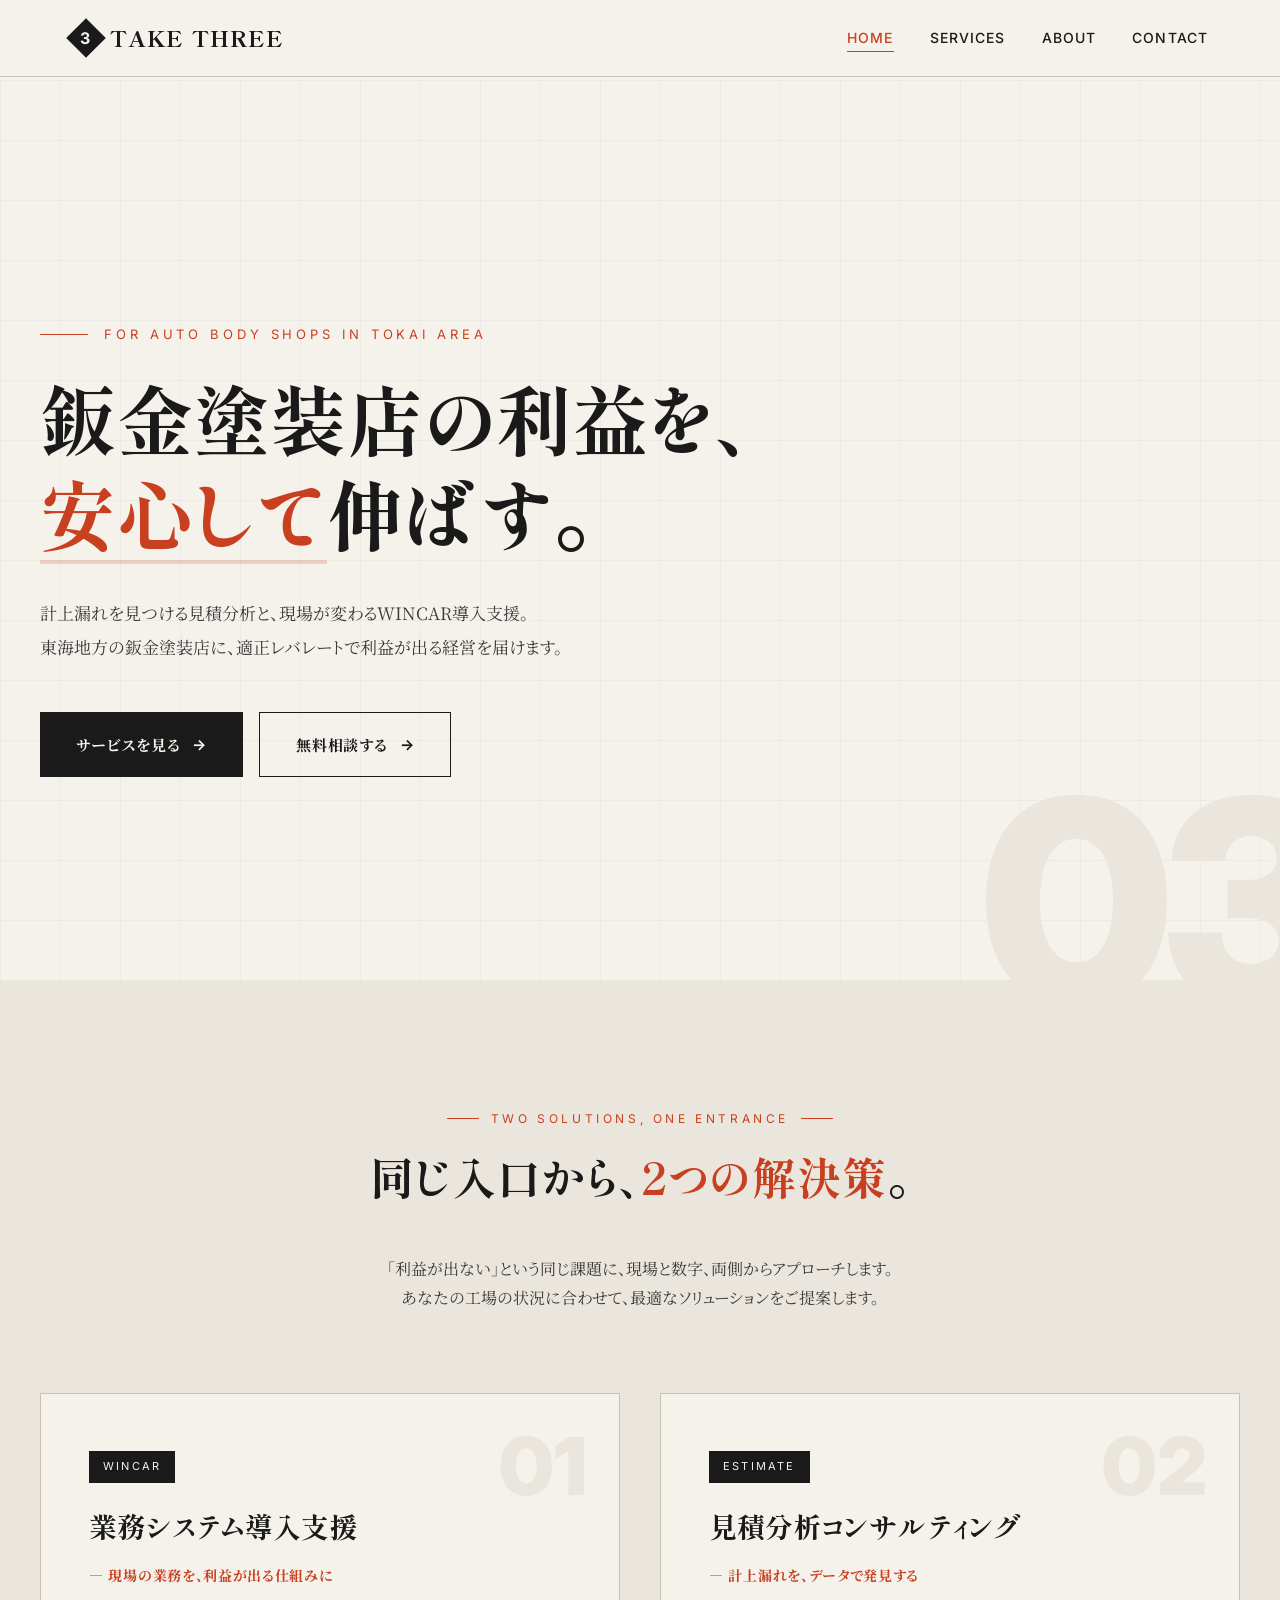
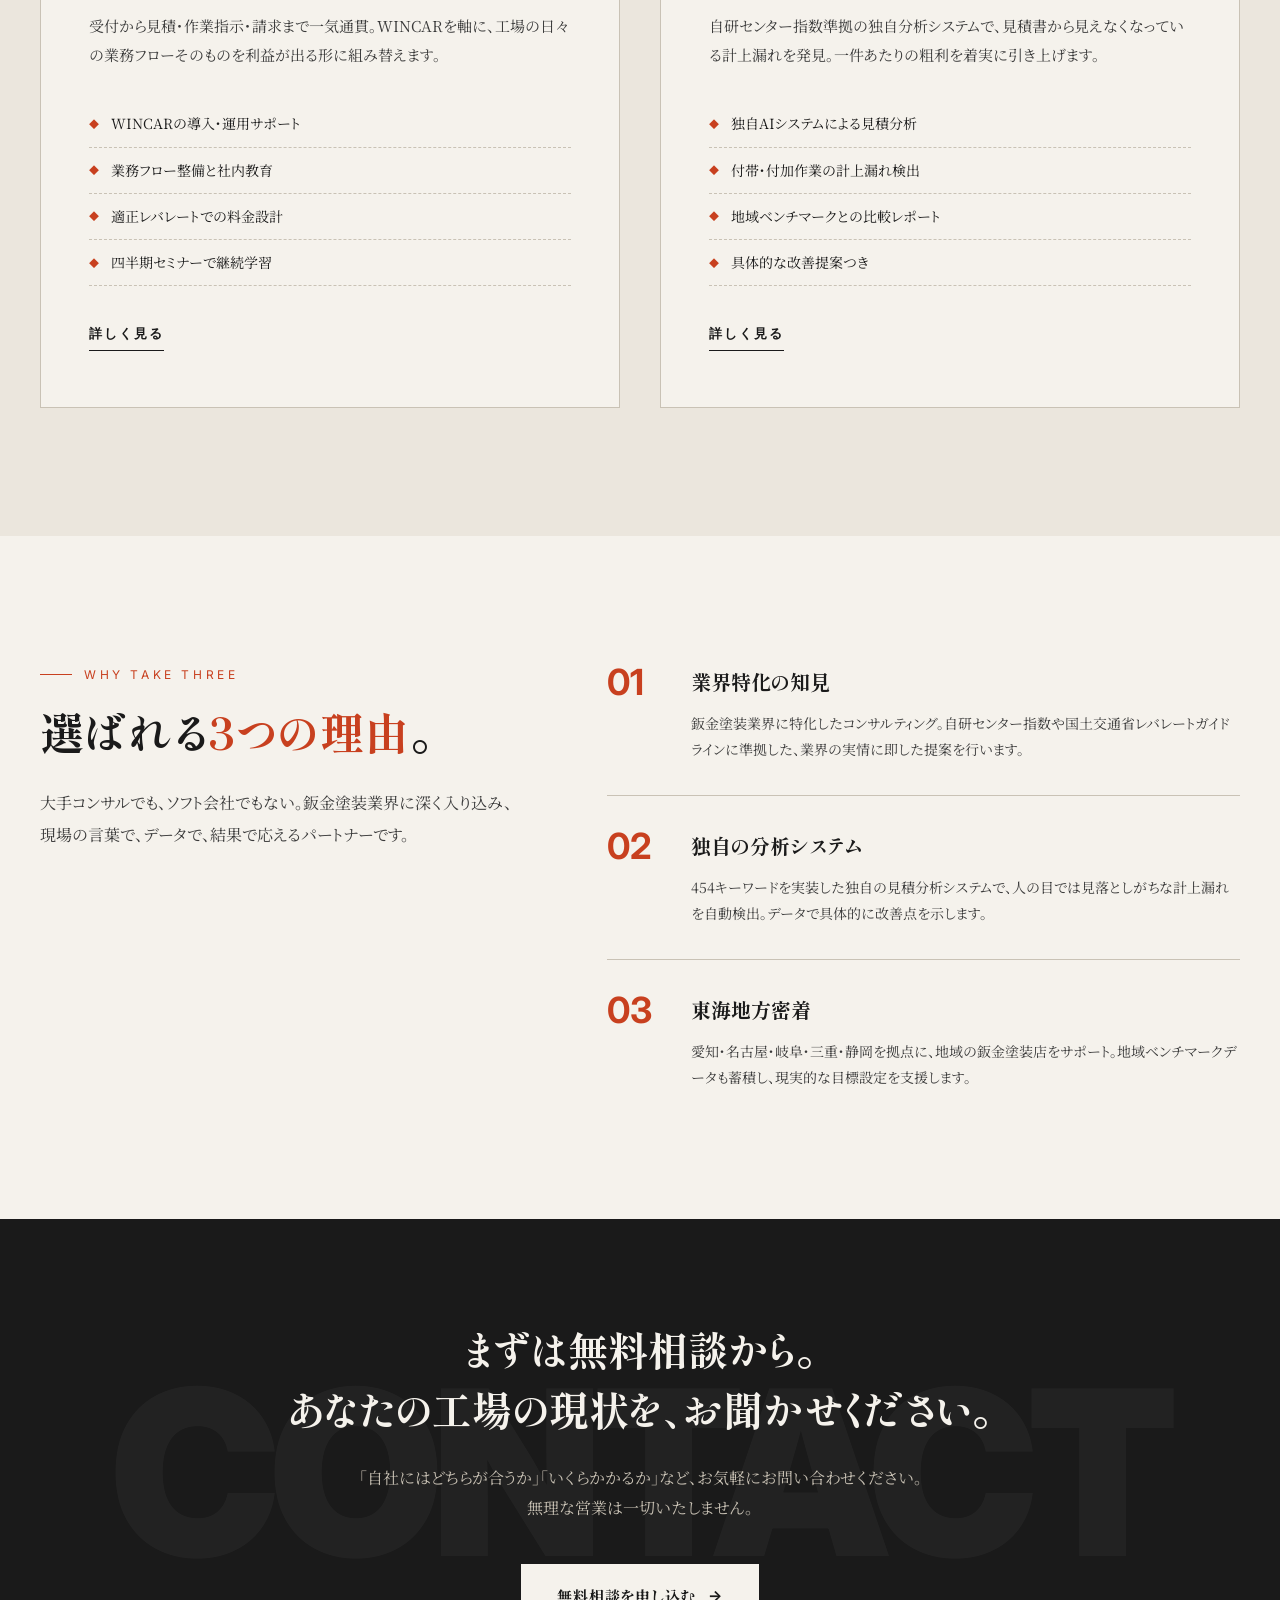
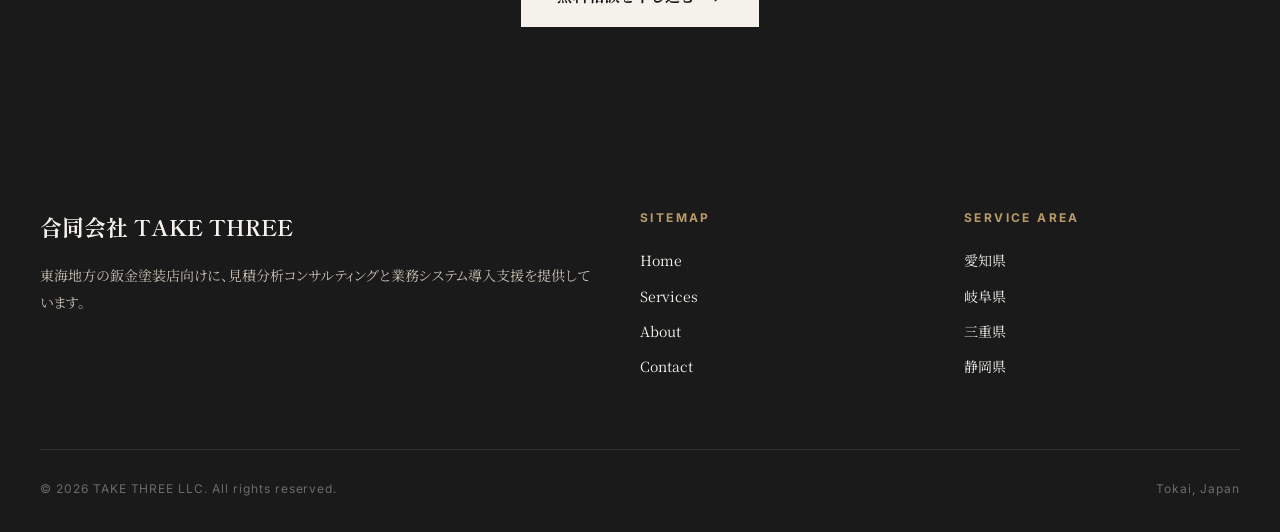
==== index.html @ 306082e7 "Add files via upload" ====
<!DOCTYPE html>
<html lang="ja">
<head>
<meta charset="UTF-8">
<meta name="viewport" content="width=device-width, initial-scale=1.0">
<title>合同会社TAKE THREE｜鈑金塗装店の利益を、安心して伸ばす</title>
<meta name="description" content="東海地方の鈑金塗装店向け。WINCAR導入支援と見積分析コンサルティングで、安心して利益を上げられる経営を実現します。">
<link rel="stylesheet" href="style.css">
<style>
/* ===== Hero ===== */
.hero {
  min-height: 100vh;
  display: flex;
  align-items: center;
  position: relative;
  overflow: hidden;
  padding: 120px 32px 80px;
}

.hero::before {
  content: "";
  position: absolute;
  inset: 0;
  background-image:
    linear-gradient(rgba(26, 26, 26, 0.04) 1px, transparent 1px),
    linear-gradient(90deg, rgba(26, 26, 26, 0.04) 1px, transparent 1px);
  background-size: 60px 60px;
  pointer-events: none;
}

.hero-bg-text {
  position: absolute;
  right: -50px;
  bottom: -40px;
  font-family: var(--font-en);
  font-size: clamp(140px, 22vw, 320px);
  font-weight: 900;
  color: var(--color-bg-alt);
  line-height: 0.85;
  letter-spacing: -0.04em;
  pointer-events: none;
  z-index: 0;
}

.hero-inner {
  max-width: var(--max-width);
  margin: 0 auto;
  width: 100%;
  position: relative;
  z-index: 1;
}

.hero-eyebrow {
  font-family: var(--font-en);
  font-size: 13px;
  letter-spacing: 0.3em;
  color: var(--color-accent);
  text-transform: uppercase;
  margin-bottom: 24px;
  display: flex;
  align-items: center;
  gap: 16px;
  opacity: 0;
  animation: fadeUp 0.8s 0.2s forwards;
}

.hero-eyebrow::before {
  content: "";
  width: 48px;
  height: 1px;
  background: var(--color-accent);
}

.hero h1 {
  font-family: var(--font-display);
  font-size: clamp(38px, 6.5vw, 76px);
  font-weight: 800;
  line-height: 1.25;
  letter-spacing: 0.01em;
  margin-bottom: 36px;
  opacity: 0;
  animation: fadeUp 0.8s 0.4s forwards;
}

.hero h1 .highlight {
  position: relative;
  display: inline-block;
  color: var(--color-accent);
}

.hero h1 .highlight::after {
  content: "";
  position: absolute;
  bottom: -4px;
  left: 0;
  right: 0;
  height: 4px;
  background: var(--color-accent);
  opacity: 0.2;
}

.hero-lead {
  font-size: 17px;
  line-height: 2;
  max-width: 560px;
  margin-bottom: 48px;
  color: var(--color-ink-soft);
  opacity: 0;
  animation: fadeUp 0.8s 0.6s forwards;
}

.hero-cta {
  display: flex;
  gap: 16px;
  flex-wrap: wrap;
  opacity: 0;
  animation: fadeUp 0.8s 0.8s forwards;
}

@keyframes fadeUp {
  from { opacity: 0; transform: translateY(24px); }
  to { opacity: 1; transform: translateY(0); }
}

/* ===== 2つのソリューション ===== */
.solutions {
  background: var(--color-bg-alt);
  padding: var(--space-section) 32px;
  position: relative;
}

.solutions-inner {
  max-width: var(--max-width);
  margin: 0 auto;
}

.solutions-intro {
  text-align: center;
  margin-bottom: 80px;
}

.solutions-intro .section-label {
  justify-content: center;
}

.solutions-intro .section-label::before,
.solutions-intro .section-label::after {
  content: "";
  width: 32px;
  height: 1px;
  background: var(--color-accent);
}

.solutions-intro p {
  max-width: 640px;
  margin: 24px auto 0;
  color: var(--color-ink-soft);
  font-size: 16px;
}

.solutions-grid {
  display: grid;
  grid-template-columns: 1fr 1fr;
  gap: 40px;
}

.solution-card {
  background: var(--color-bg);
  padding: 56px 48px;
  position: relative;
  transition: transform 0.4s ease, box-shadow 0.4s ease;
  border: 1px solid var(--color-line);
}

.solution-card:hover {
  transform: translateY(-8px);
  box-shadow: 0 24px 48px rgba(26, 26, 26, 0.08);
}

.solution-number {
  position: absolute;
  top: 32px;
  right: 32px;
  font-family: var(--font-en);
  font-size: 80px;
  font-weight: 900;
  color: var(--color-bg-alt);
  line-height: 1;
}

.solution-tag {
  display: inline-block;
  font-family: var(--font-en);
  font-size: 11px;
  letter-spacing: 0.2em;
  padding: 6px 14px;
  background: var(--color-ink);
  color: var(--color-bg);
  margin-bottom: 24px;
  text-transform: uppercase;
}

.solution-card h3 {
  font-family: var(--font-display);
  font-size: 28px;
  font-weight: 700;
  margin-bottom: 16px;
  line-height: 1.4;
}

.solution-card .sub {
  color: var(--color-accent);
  font-size: 14px;
  font-weight: 700;
  margin-bottom: 24px;
  letter-spacing: 0.05em;
}

.solution-card p {
  color: var(--color-ink-soft);
  font-size: 15px;
  margin-bottom: 32px;
  line-height: 1.9;
}

.solution-features {
  list-style: none;
  margin-bottom: 32px;
}

.solution-features li {
  padding: 10px 0;
  border-bottom: 1px dashed var(--color-line);
  font-size: 14px;
  display: flex;
  align-items: center;
  gap: 12px;
}

.solution-features li::before {
  content: "◆";
  color: var(--color-accent);
  font-size: 10px;
}

.solution-link {
  font-family: var(--font-en);
  font-size: 13px;
  letter-spacing: 0.15em;
  font-weight: 600;
  text-transform: uppercase;
  border-bottom: 1px solid var(--color-ink);
  padding-bottom: 4px;
  display: inline-flex;
  align-items: center;
  gap: 8px;
  transition: gap 0.3s ease;
}

.solution-link:hover {
  gap: 14px;
  color: var(--color-accent);
  border-color: var(--color-accent);
}

/* ===== Why TAKE THREE ===== */
.why {
  padding: var(--space-section) 32px;
}

.why-inner {
  max-width: var(--max-width);
  margin: 0 auto;
  display: grid;
  grid-template-columns: 1fr 1.3fr;
  gap: 80px;
  align-items: start;
}

.why-text .section-title {
  margin-bottom: 24px;
}

.why-text > p {
  color: var(--color-ink-soft);
  font-size: 16px;
  line-height: 2;
}

.why-points {
  display: grid;
  gap: 32px;
}

.why-point {
  display: grid;
  grid-template-columns: 60px 1fr;
  gap: 24px;
  padding-bottom: 32px;
  border-bottom: 1px solid var(--color-line);
}

.why-point:last-child {
  border-bottom: none;
  padding-bottom: 0;
}

.why-point-num {
  font-family: var(--font-en);
  font-size: 36px;
  font-weight: 700;
  color: var(--color-accent);
  line-height: 1;
}

.why-point h4 {
  font-family: var(--font-display);
  font-size: 20px;
  margin-bottom: 10px;
  font-weight: 700;
}

.why-point p {
  color: var(--color-ink-soft);
  font-size: 14px;
  line-height: 1.9;
}

/* ===== CTA ===== */
.cta-section {
  background: var(--color-ink);
  color: var(--color-bg);
  padding: 100px 32px;
  text-align: center;
  position: relative;
  overflow: hidden;
}

.cta-section::before {
  content: "CONTACT";
  position: absolute;
  font-family: var(--font-en);
  font-size: clamp(120px, 18vw, 240px);
  font-weight: 900;
  color: rgba(255, 255, 255, 0.04);
  letter-spacing: -0.04em;
  top: 50%;
  left: 50%;
  transform: translate(-50%, -50%);
  white-space: nowrap;
}

.cta-inner {
  max-width: 720px;
  margin: 0 auto;
  position: relative;
}

.cta-section h2 {
  font-family: var(--font-display);
  font-size: clamp(28px, 4vw, 40px);
  margin-bottom: 24px;
  font-weight: 700;
  line-height: 1.5;
}

.cta-section p {
  color: var(--color-line);
  margin-bottom: 40px;
  font-size: 16px;
  line-height: 1.9;
}

.cta-section .btn-primary {
  background: var(--color-bg);
  color: var(--color-ink);
}

.cta-section .btn-primary:hover {
  background: var(--color-accent);
  color: var(--color-bg);
}

@media (max-width: 768px) {
  .solutions-grid {
    grid-template-columns: 1fr;
  }
  .why-inner {
    grid-template-columns: 1fr;
    gap: 48px;
  }
  .solution-card {
    padding: 40px 28px;
  }
}
</style>
</head>
<body>

<header>
  <div class="nav-inner">
    <a href="index.html" class="logo">
      <span class="logo-mark"></span>
      <span>TAKE THREE</span>
    </a>
    <button class="menu-toggle" aria-label="メニュー">
      <span></span><span></span><span></span>
    </button>
    <ul class="nav-links">
      <li><a href="index.html" class="active">Home</a></li>
      <li><a href="services.html">Services</a></li>
      <li><a href="about.html">About</a></li>
      <li><a href="contact.html">Contact</a></li>
    </ul>
  </div>
</header>

<main>

<!-- Hero -->
<section class="hero">
  <div class="hero-bg-text">03</div>
  <div class="hero-inner">
    <p class="hero-eyebrow">For Auto Body Shops in Tokai Area</p>
    <h1>
      鈑金塗装店の利益を、<br>
      <span class="highlight">安心して</span>伸ばす。
    </h1>
    <p class="hero-lead">
      計上漏れを見つける見積分析と、現場が変わるWINCAR導入支援。<br>
      東海地方の鈑金塗装店に、適正レバレートで利益が出る経営を届けます。
    </p>
    <div class="hero-cta">
      <a href="services.html" class="btn btn-primary">サービスを見る</a>
      <a href="contact.html" class="btn btn-outline">無料相談する</a>
    </div>
  </div>
</section>

<!-- Two Solutions -->
<section class="solutions">
  <div class="solutions-inner">
    <div class="solutions-intro">
      <div class="section-label">Two Solutions, One Entrance</div>
      <h2 class="section-title">同じ入口から、<em>2つの解決策</em>。</h2>
      <p>「利益が出ない」という同じ課題に、現場と数字、両側からアプローチします。<br>
      あなたの工場の状況に合わせて、最適なソリューションをご提案します。</p>
    </div>

    <div class="solutions-grid">

      <article class="solution-card">
        <div class="solution-number">01</div>
        <span class="solution-tag">WINCAR</span>
        <h3>業務システム導入支援</h3>
        <p class="sub">— 現場の業務を、利益が出る仕組みに</p>
        <p>受付から見積・作業指示・請求まで一気通貫。WINCARを軸に、工場の日々の業務フローそのものを利益が出る形に組み替えます。</p>
        <ul class="solution-features">
          <li>WINCARの導入・運用サポート</li>
          <li>業務フロー整備と社内教育</li>
          <li>適正レバレートでの料金設計</li>
          <li>四半期セミナーで継続学習</li>
        </ul>
        <a href="services.html#wincar" class="solution-link">詳しく見る</a>
      </article>

      <article class="solution-card">
        <div class="solution-number">02</div>
        <span class="solution-tag">Estimate</span>
        <h3>見積分析コンサルティング</h3>
        <p class="sub">— 計上漏れを、データで発見する</p>
        <p>自研センター指数準拠の独自分析システムで、見積書から見えなくなっている計上漏れを発見。一件あたりの粗利を着実に引き上げます。</p>
        <ul class="solution-features">
          <li>独自AIシステムによる見積分析</li>
          <li>付帯・付加作業の計上漏れ検出</li>
          <li>地域ベンチマークとの比較レポート</li>
          <li>具体的な改善提案つき</li>
        </ul>
        <a href="services.html#estimate" class="solution-link">詳しく見る</a>
      </article>

    </div>
  </div>
</section>

<!-- Why -->
<section class="why">
  <div class="why-inner">
    <div class="why-text">
      <div class="section-label">Why TAKE THREE</div>
      <h2 class="section-title">選ばれる<em>3つの理由</em>。</h2>
      <p>大手コンサルでも、ソフト会社でもない。鈑金塗装業界に深く入り込み、現場の言葉で、データで、結果で応えるパートナーです。</p>
    </div>

    <div class="why-points">
      <div class="why-point">
        <div class="why-point-num">01</div>
        <div>
          <h4>業界特化の知見</h4>
          <p>鈑金塗装業界に特化したコンサルティング。自研センター指数や国土交通省レバレートガイドラインに準拠した、業界の実情に即した提案を行います。</p>
        </div>
      </div>
      <div class="why-point">
        <div class="why-point-num">02</div>
        <div>
          <h4>独自の分析システム</h4>
          <p>454キーワードを実装した独自の見積分析システムで、人の目では見落としがちな計上漏れを自動検出。データで具体的に改善点を示します。</p>
        </div>
      </div>
      <div class="why-point">
        <div class="why-point-num">03</div>
        <div>
          <h4>東海地方密着</h4>
          <p>愛知・名古屋・岐阜・三重・静岡を拠点に、地域の鈑金塗装店をサポート。地域ベンチマークデータも蓄積し、現実的な目標設定を支援します。</p>
        </div>
      </div>
    </div>
  </div>
</section>

<!-- CTA -->
<section class="cta-section">
  <div class="cta-inner">
    <h2>まずは無料相談から。<br>あなたの工場の現状を、お聞かせください。</h2>
    <p>「自社にはどちらが合うか」「いくらかかるか」など、お気軽にお問い合わせください。<br>無理な営業は一切いたしません。</p>
    <a href="contact.html" class="btn btn-primary">無料相談を申し込む</a>
  </div>
</section>

</main>

<footer>
  <div class="footer-inner">
    <div class="footer-brand">
      <h3>合同会社 TAKE THREE</h3>
      <p>東海地方の鈑金塗装店向けに、見積分析コンサルティングと業務システム導入支援を提供しています。</p>
    </div>
    <div class="footer-col">
      <h4>Sitemap</h4>
      <ul>
        <li><a href="index.html">Home</a></li>
        <li><a href="services.html">Services</a></li>
        <li><a href="about.html">About</a></li>
        <li><a href="contact.html">Contact</a></li>
      </ul>
    </div>
    <div class="footer-col">
      <h4>Service Area</h4>
      <ul>
        <li>愛知県</li>
        <li>岐阜県</li>
        <li>三重県</li>
        <li>静岡県</li>
      </ul>
    </div>
  </div>
  <div class="footer-bottom">
    <span>© 2026 TAKE THREE LLC. All rights reserved.</span>
    <span>Tokai, Japan</span>
  </div>
</footer>

<script>
  // モバイルメニュー
  const toggle = document.querySelector('.menu-toggle');
  const links = document.querySelector('.nav-links');
  toggle.addEventListener('click', () => {
    links.classList.toggle('open');
  });
</script>

</body>
</html>
---- style.css ----
/* ===========================
   合同会社TAKE THREE 公式サイト
   共通スタイルシート
   =========================== */

@import url('https://fonts.googleapis.com/css2?family=Noto+Serif+JP:wght@400;500;700;900&family=Shippori+Mincho:wght@500;700;800&family=Inter:wght@300;400;500;600;700&display=swap');

:root {
  --color-bg: #f5f2ec;
  --color-bg-alt: #ebe6dd;
  --color-ink: #1a1a1a;
  --color-ink-soft: #3a3a3a;
  --color-ink-muted: #6b6b6b;
  --color-accent: #c8401f;
  --color-accent-deep: #8a2a14;
  --color-gold: #b89968;
  --color-line: #c9c2b5;
  --color-white: #ffffff;

  --font-display: 'Shippori Mincho', 'Noto Serif JP', serif;
  --font-body: 'Noto Serif JP', serif;
  --font-en: 'Inter', sans-serif;

  --max-width: 1200px;
  --space-section: clamp(60px, 10vw, 140px);
}

* {
  margin: 0;
  padding: 0;
  box-sizing: border-box;
}

html {
  scroll-behavior: smooth;
}

body {
  font-family: var(--font-body);
  background: var(--color-bg);
  color: var(--color-ink);
  line-height: 1.8;
  font-weight: 400;
  font-feature-settings: "palt";
  overflow-x: hidden;
}

a {
  color: inherit;
  text-decoration: none;
  transition: opacity 0.3s ease;
}

img {
  max-width: 100%;
  height: auto;
  display: block;
}

/* ===== ヘッダー ===== */
header {
  position: fixed;
  top: 0;
  left: 0;
  right: 0;
  z-index: 100;
  background: rgba(245, 242, 236, 0.92);
  backdrop-filter: blur(12px);
  -webkit-backdrop-filter: blur(12px);
  border-bottom: 1px solid var(--color-line);
}

.nav-inner {
  max-width: var(--max-width);
  margin: 0 auto;
  padding: 18px 32px;
  display: flex;
  justify-content: space-between;
  align-items: center;
}

.logo {
  font-family: var(--font-display);
  font-size: 22px;
  font-weight: 800;
  letter-spacing: 0.05em;
  display: flex;
  align-items: center;
  gap: 10px;
}

.logo-mark {
  display: inline-block;
  width: 28px;
  height: 28px;
  background: var(--color-ink);
  position: relative;
  transform: rotate(45deg);
}

.logo-mark::after {
  content: "3";
  position: absolute;
  top: 50%;
  left: 50%;
  transform: translate(-50%, -50%) rotate(-45deg);
  color: var(--color-bg);
  font-family: var(--font-en);
  font-size: 16px;
  font-weight: 700;
}

.nav-links {
  display: flex;
  gap: 36px;
  list-style: none;
  font-family: var(--font-en);
  font-size: 14px;
  font-weight: 500;
  letter-spacing: 0.08em;
}

.nav-links a {
  position: relative;
  padding: 6px 0;
  text-transform: uppercase;
}

.nav-links a::after {
  content: "";
  position: absolute;
  bottom: 0;
  left: 0;
  width: 0;
  height: 1px;
  background: var(--color-accent);
  transition: width 0.3s ease;
}

.nav-links a:hover::after,
.nav-links a.active::after {
  width: 100%;
}

.nav-links a.active {
  color: var(--color-accent);
}

.menu-toggle {
  display: none;
  background: none;
  border: none;
  cursor: pointer;
  width: 32px;
  height: 32px;
  flex-direction: column;
  justify-content: center;
  gap: 6px;
}

.menu-toggle span {
  display: block;
  width: 24px;
  height: 2px;
  background: var(--color-ink);
  transition: all 0.3s ease;
}

/* ===== 共通セクション ===== */
main {
  padding-top: 80px;
}

.section {
  padding: var(--space-section) 32px;
  max-width: var(--max-width);
  margin: 0 auto;
}

.section-label {
  font-family: var(--font-en);
  font-size: 12px;
  letter-spacing: 0.3em;
  color: var(--color-accent);
  text-transform: uppercase;
  margin-bottom: 16px;
  display: flex;
  align-items: center;
  gap: 12px;
}

.section-label::before {
  content: "";
  width: 32px;
  height: 1px;
  background: var(--color-accent);
}

.section-title {
  font-family: var(--font-display);
  font-size: clamp(28px, 4.5vw, 44px);
  font-weight: 700;
  line-height: 1.4;
  margin-bottom: 48px;
  letter-spacing: 0.02em;
}

.section-title em {
  font-style: normal;
  color: var(--color-accent);
}

/* ===== ボタン ===== */
.btn {
  display: inline-flex;
  align-items: center;
  gap: 12px;
  padding: 18px 36px;
  font-family: var(--font-body);
  font-size: 15px;
  font-weight: 700;
  letter-spacing: 0.05em;
  border: none;
  cursor: pointer;
  transition: all 0.3s ease;
}

.btn-primary {
  background: var(--color-ink);
  color: var(--color-bg);
}

.btn-primary:hover {
  background: var(--color-accent);
  transform: translateY(-2px);
  box-shadow: 0 12px 24px rgba(200, 64, 31, 0.25);
}

.btn-outline {
  background: transparent;
  color: var(--color-ink);
  border: 1px solid var(--color-ink);
}

.btn-outline:hover {
  background: var(--color-ink);
  color: var(--color-bg);
}

.btn::after {
  content: "→";
  font-family: var(--font-en);
  transition: transform 0.3s ease;
}

.btn:hover::after {
  transform: translateX(4px);
}

/* ===== フッター ===== */
footer {
  background: var(--color-ink);
  color: var(--color-bg);
  padding: 80px 32px 32px;
}

.footer-inner {
  max-width: var(--max-width);
  margin: 0 auto;
  display: grid;
  grid-template-columns: 2fr 1fr 1fr;
  gap: 48px;
  margin-bottom: 60px;
}

.footer-brand h3 {
  font-family: var(--font-display);
  font-size: 22px;
  margin-bottom: 16px;
  font-weight: 700;
}

.footer-brand p {
  font-size: 14px;
  line-height: 1.9;
  color: var(--color-line);
}

.footer-col h4 {
  font-family: var(--font-en);
  font-size: 12px;
  letter-spacing: 0.2em;
  text-transform: uppercase;
  margin-bottom: 20px;
  color: var(--color-gold);
}

.footer-col ul {
  list-style: none;
  font-size: 14px;
}

.footer-col li {
  margin-bottom: 10px;
}

.footer-col a:hover {
  color: var(--color-gold);
}

.footer-bottom {
  max-width: var(--max-width);
  margin: 0 auto;
  border-top: 1px solid rgba(255, 255, 255, 0.1);
  padding-top: 28px;
  display: flex;
  justify-content: space-between;
  font-family: var(--font-en);
  font-size: 12px;
  letter-spacing: 0.08em;
  color: var(--color-ink-muted);
}

/* ===== レスポンシブ ===== */
@media (max-width: 768px) {
  .nav-links {
    display: none;
    position: absolute;
    top: 100%;
    left: 0;
    right: 0;
    background: var(--color-bg);
    flex-direction: column;
    padding: 24px 32px;
    gap: 20px;
    border-bottom: 1px solid var(--color-line);
  }

  .nav-links.open {
    display: flex;
  }

  .menu-toggle {
    display: flex;
  }

  .footer-inner {
    grid-template-columns: 1fr;
    gap: 32px;
  }

  .footer-bottom {
    flex-direction: column;
    gap: 8px;
    text-align: center;
  }

  .section {
    padding: 80px 24px;
  }
}
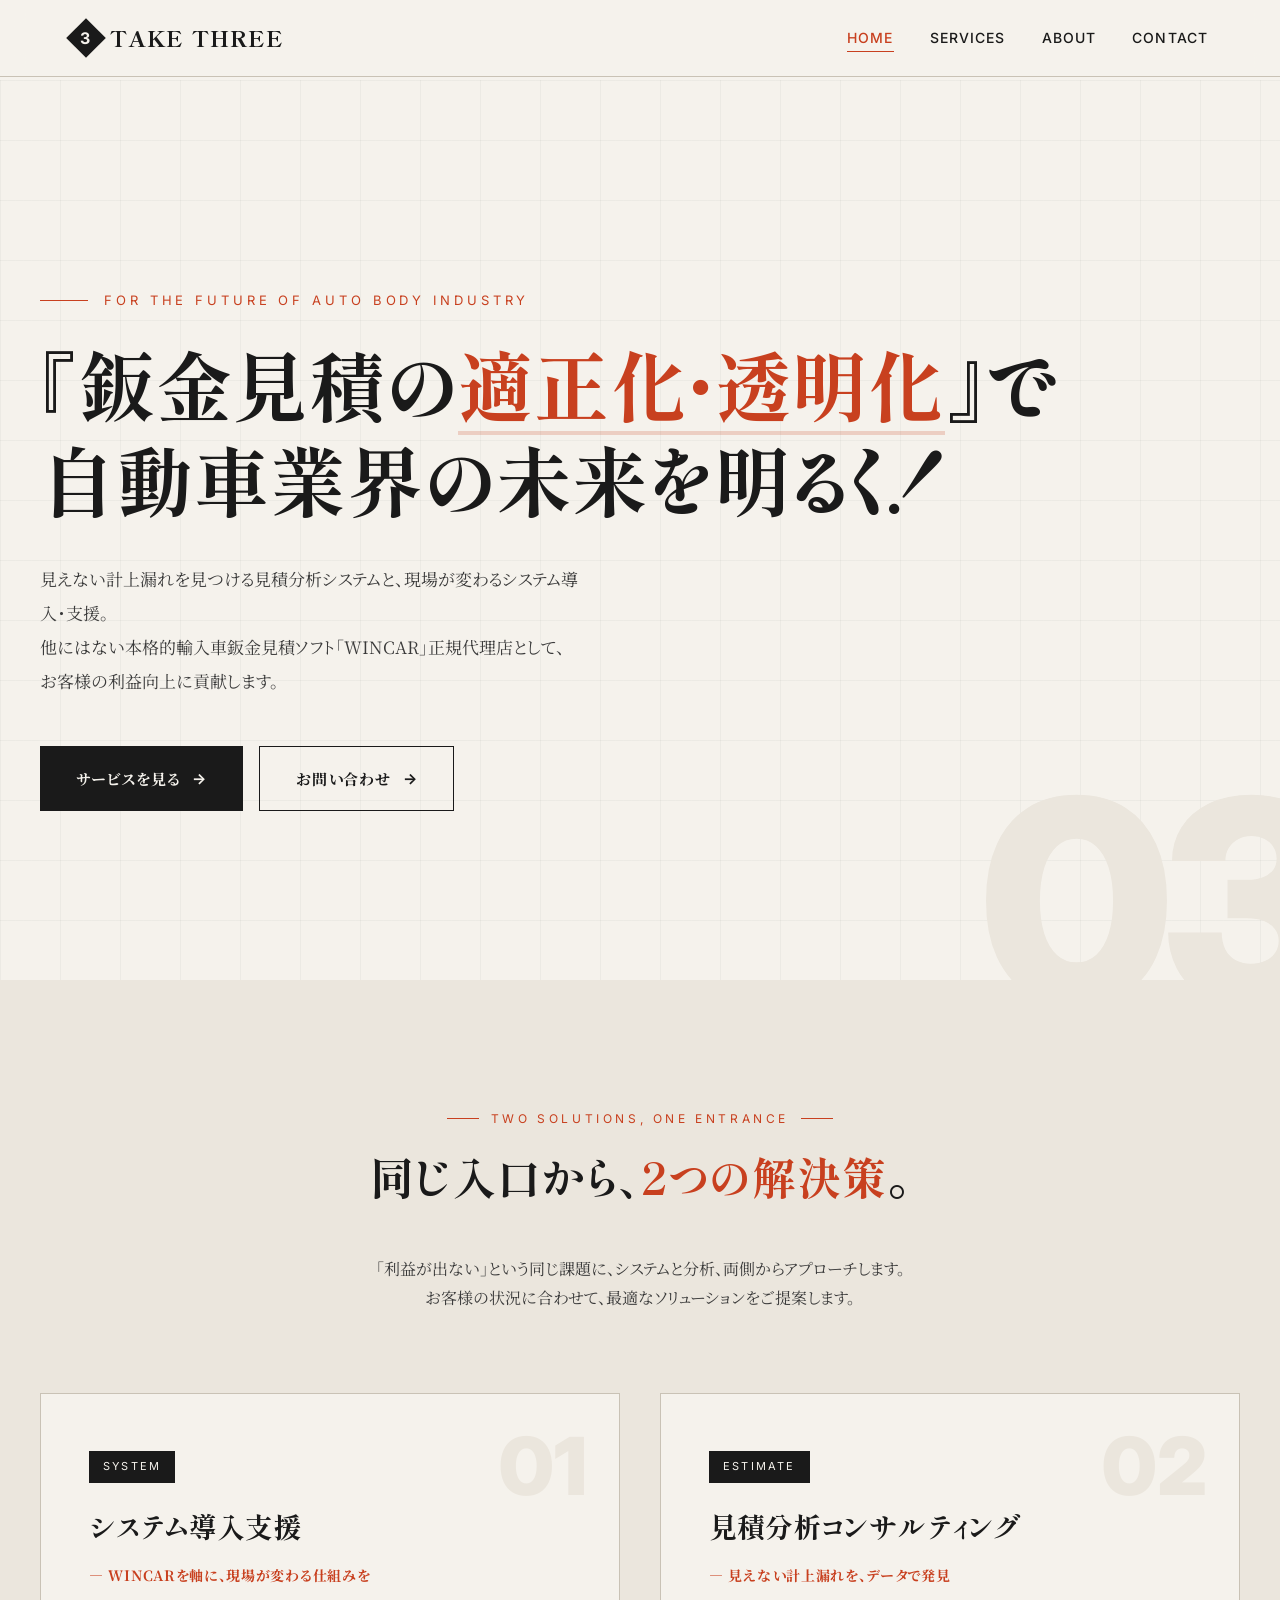
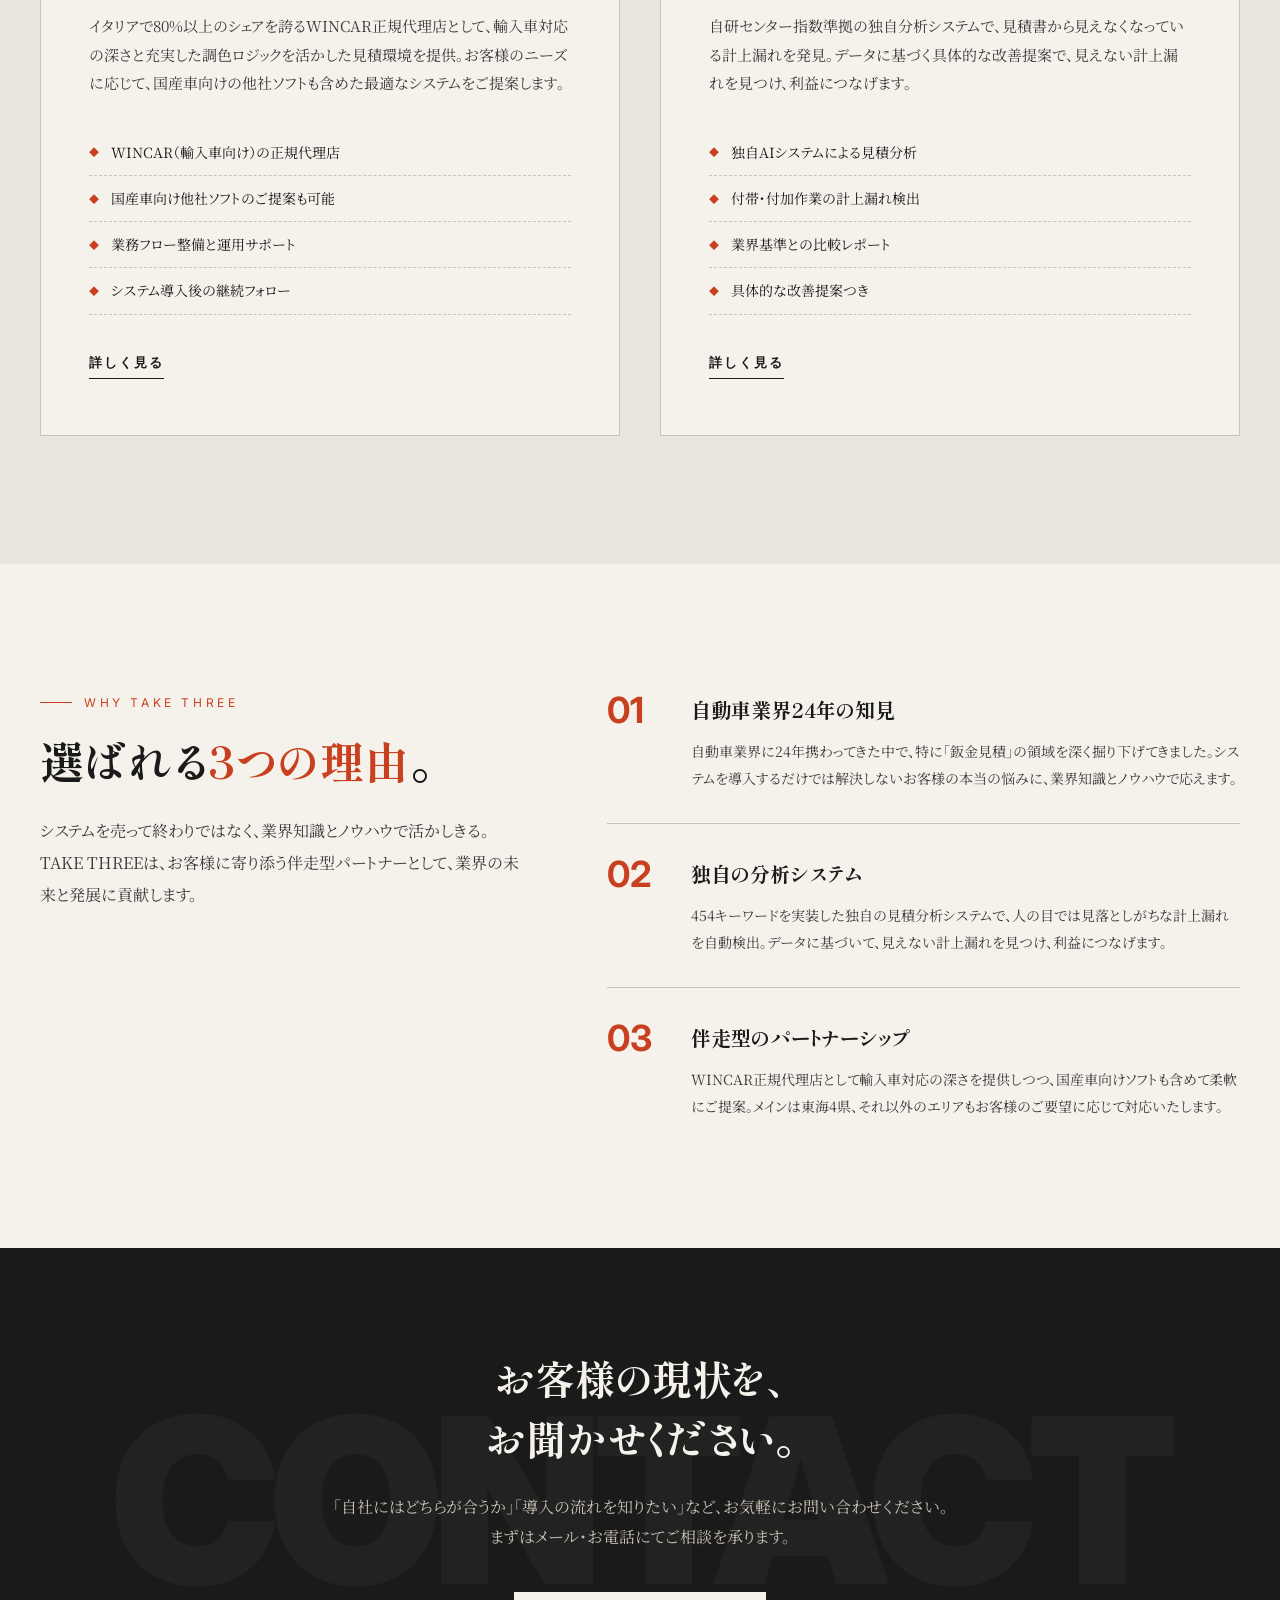
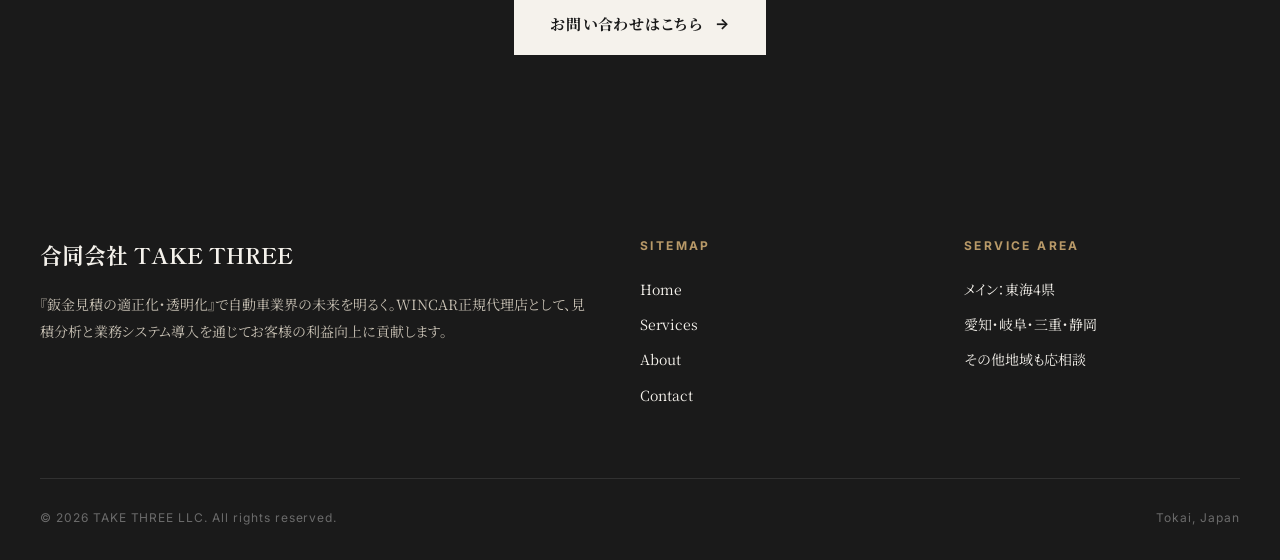
==== commit 896104ac: "Add files via upload" ====
--- a/index.html
+++ b/index.html
@@ -3,8 +3,8 @@
 <head>
 <meta charset="UTF-8">
 <meta name="viewport" content="width=device-width, initial-scale=1.0">
-<title>合同会社TAKE THREE｜鈑金塗装店の利益を、安心して伸ばす</title>
-<meta name="description" content="東海地方の鈑金塗装店向け。WINCAR導入支援と見積分析コンサルティングで、安心して利益を上げられる経営を実現します。">
+<title>合同会社TAKE THREE｜鈑金見積の適正化・透明化で自動車業界の未来を明るく</title>
+<meta name="description" content="WINCAR正規代理店。見積分析システムとシステム導入支援で、自動車業界の未来に貢献します。東海4県を中心に対応、その他地域も応相談。">
 <link rel="stylesheet" href="style.css">
 <style>
 /* ===== Hero ===== */
@@ -421,18 +421,19 @@
 <section class="hero">
   <div class="hero-bg-text">03</div>
   <div class="hero-inner">
-    <p class="hero-eyebrow">For Auto Body Shops in Tokai Area</p>
+    <p class="hero-eyebrow">For The Future of Auto Body Industry</p>
     <h1>
-      鈑金塗装店の利益を、<br>
-      <span class="highlight">安心して</span>伸ばす。
+      『鈑金見積の<span class="highlight">適正化・透明化</span>』で<br>
+      自動車業界の未来を明るく！
     </h1>
     <p class="hero-lead">
-      計上漏れを見つける見積分析と、現場が変わるWINCAR導入支援。<br>
-      東海地方の鈑金塗装店に、適正レバレートで利益が出る経営を届けます。
+      見えない計上漏れを見つける見積分析システムと、現場が変わるシステム導入・支援。<br>
+      他にはない本格的輸入車鈑金見積ソフト「WINCAR」正規代理店として、<br>
+      お客様の利益向上に貢献します。
     </p>
     <div class="hero-cta">
       <a href="services.html" class="btn btn-primary">サービスを見る</a>
-      <a href="contact.html" class="btn btn-outline">無料相談する</a>
+      <a href="contact.html" class="btn btn-outline">お問い合わせ</a>
     </div>
   </div>
 </section>
@@ -443,37 +444,37 @@
     <div class="solutions-intro">
       <div class="section-label">Two Solutions, One Entrance</div>
       <h2 class="section-title">同じ入口から、<em>2つの解決策</em>。</h2>
-      <p>「利益が出ない」という同じ課題に、現場と数字、両側からアプローチします。<br>
-      あなたの工場の状況に合わせて、最適なソリューションをご提案します。</p>
+      <p>「利益が出ない」という同じ課題に、システムと分析、両側からアプローチします。<br>
+      お客様の状況に合わせて、最適なソリューションをご提案します。</p>
     </div>
 
     <div class="solutions-grid">
 
       <article class="solution-card">
         <div class="solution-number">01</div>
-        <span class="solution-tag">WINCAR</span>
-        <h3>業務システム導入支援</h3>
-        <p class="sub">— 現場の業務を、利益が出る仕組みに</p>
-        <p>受付から見積・作業指示・請求まで一気通貫。WINCARを軸に、工場の日々の業務フローそのものを利益が出る形に組み替えます。</p>
+        <span class="solution-tag">System</span>
+        <h3>システム導入支援</h3>
+        <p class="sub">— WINCARを軸に、現場が変わる仕組みを</p>
+        <p>イタリアで80%以上のシェアを誇るWINCAR正規代理店として、輸入車対応の深さと充実した調色ロジックを活かした見積環境を提供。お客様のニーズに応じて、国産車向けの他社ソフトも含めた最適なシステムをご提案します。</p>
         <ul class="solution-features">
-          <li>WINCARの導入・運用サポート</li>
-          <li>業務フロー整備と社内教育</li>
-          <li>適正レバレートでの料金設計</li>
-          <li>四半期セミナーで継続学習</li>
+          <li>WINCAR（輸入車向け）の正規代理店</li>
+          <li>国産車向け他社ソフトのご提案も可能</li>
+          <li>業務フロー整備と運用サポート</li>
+          <li>システム導入後の継続フォロー</li>
         </ul>
-        <a href="services.html#wincar" class="solution-link">詳しく見る</a>
+        <a href="services.html#system" class="solution-link">詳しく見る</a>
       </article>
 
       <article class="solution-card">
         <div class="solution-number">02</div>
         <span class="solution-tag">Estimate</span>
         <h3>見積分析コンサルティング</h3>
-        <p class="sub">— 計上漏れを、データで発見する</p>
-        <p>自研センター指数準拠の独自分析システムで、見積書から見えなくなっている計上漏れを発見。一件あたりの粗利を着実に引き上げます。</p>
+        <p class="sub">— 見えない計上漏れを、データで発見</p>
+        <p>自研センター指数準拠の独自分析システムで、見積書から見えなくなっている計上漏れを発見。データに基づく具体的な改善提案で、見えない計上漏れを見つけ、利益につなげます。</p>
         <ul class="solution-features">
           <li>独自AIシステムによる見積分析</li>
           <li>付帯・付加作業の計上漏れ検出</li>
-          <li>地域ベンチマークとの比較レポート</li>
+          <li>業界基準との比較レポート</li>
           <li>具体的な改善提案つき</li>
         </ul>
         <a href="services.html#estimate" class="solution-link">詳しく見る</a>
@@ -489,29 +490,29 @@
     <div class="why-text">
       <div class="section-label">Why TAKE THREE</div>
       <h2 class="section-title">選ばれる<em>3つの理由</em>。</h2>
-      <p>大手コンサルでも、ソフト会社でもない。鈑金塗装業界に深く入り込み、現場の言葉で、データで、結果で応えるパートナーです。</p>
+      <p>システムを売って終わりではなく、業界知識とノウハウで活かしきる。TAKE THREEは、お客様に寄り添う伴走型パートナーとして、業界の未来と発展に貢献します。</p>
     </div>
 
     <div class="why-points">
       <div class="why-point">
         <div class="why-point-num">01</div>
         <div>
-          <h4>業界特化の知見</h4>
-          <p>鈑金塗装業界に特化したコンサルティング。自研センター指数や国土交通省レバレートガイドラインに準拠した、業界の実情に即した提案を行います。</p>
+          <h4>自動車業界24年の知見</h4>
+          <p>自動車業界に24年携わってきた中で、特に「鈑金見積」の領域を深く掘り下げてきました。システムを導入するだけでは解決しないお客様の本当の悩みに、業界知識とノウハウで応えます。</p>
         </div>
       </div>
       <div class="why-point">
         <div class="why-point-num">02</div>
         <div>
           <h4>独自の分析システム</h4>
-          <p>454キーワードを実装した独自の見積分析システムで、人の目では見落としがちな計上漏れを自動検出。データで具体的に改善点を示します。</p>
+          <p>454キーワードを実装した独自の見積分析システムで、人の目では見落としがちな計上漏れを自動検出。データに基づいて、見えない計上漏れを見つけ、利益につなげます。</p>
         </div>
       </div>
       <div class="why-point">
         <div class="why-point-num">03</div>
         <div>
-          <h4>東海地方密着</h4>
-          <p>愛知・名古屋・岐阜・三重・静岡を拠点に、地域の鈑金塗装店をサポート。地域ベンチマークデータも蓄積し、現実的な目標設定を支援します。</p>
+          <h4>伴走型のパートナーシップ</h4>
+          <p>WINCAR正規代理店として輸入車対応の深さを提供しつつ、国産車向けソフトも含めて柔軟にご提案。メインは東海4県、それ以外のエリアもお客様のご要望に応じて対応いたします。</p>
         </div>
       </div>
     </div>
@@ -521,9 +522,10 @@
 <!-- CTA -->
 <section class="cta-section">
   <div class="cta-inner">
-    <h2>まずは無料相談から。<br>あなたの工場の現状を、お聞かせください。</h2>
-    <p>「自社にはどちらが合うか」「いくらかかるか」など、お気軽にお問い合わせください。<br>無理な営業は一切いたしません。</p>
-    <a href="contact.html" class="btn btn-primary">無料相談を申し込む</a>
+    <h2>お客様の現状を、<br>お聞かせください。</h2>
+    <p>「自社にはどちらが合うか」「導入の流れを知りたい」など、お気軽にお問い合わせください。<br>
+    まずはメール・お電話にてご相談を承ります。</p>
+    <a href="contact.html" class="btn btn-primary">お問い合わせはこちら</a>
   </div>
 </section>
 
@@ -533,7 +535,7 @@
   <div class="footer-inner">
     <div class="footer-brand">
       <h3>合同会社 TAKE THREE</h3>
-      <p>東海地方の鈑金塗装店向けに、見積分析コンサルティングと業務システム導入支援を提供しています。</p>
+      <p>『鈑金見積の適正化・透明化』で自動車業界の未来を明るく。WINCAR正規代理店として、見積分析と業務システム導入を通じてお客様の利益向上に貢献します。</p>
     </div>
     <div class="footer-col">
       <h4>Sitemap</h4>
@@ -547,10 +549,9 @@
     <div class="footer-col">
       <h4>Service Area</h4>
       <ul>
-        <li>愛知県</li>
-        <li>岐阜県</li>
-        <li>三重県</li>
-        <li>静岡県</li>
+        <li>メイン：東海4県</li>
+        <li>愛知・岐阜・三重・静岡</li>
+        <li>その他地域も応相談</li>
       </ul>
     </div>
   </div>
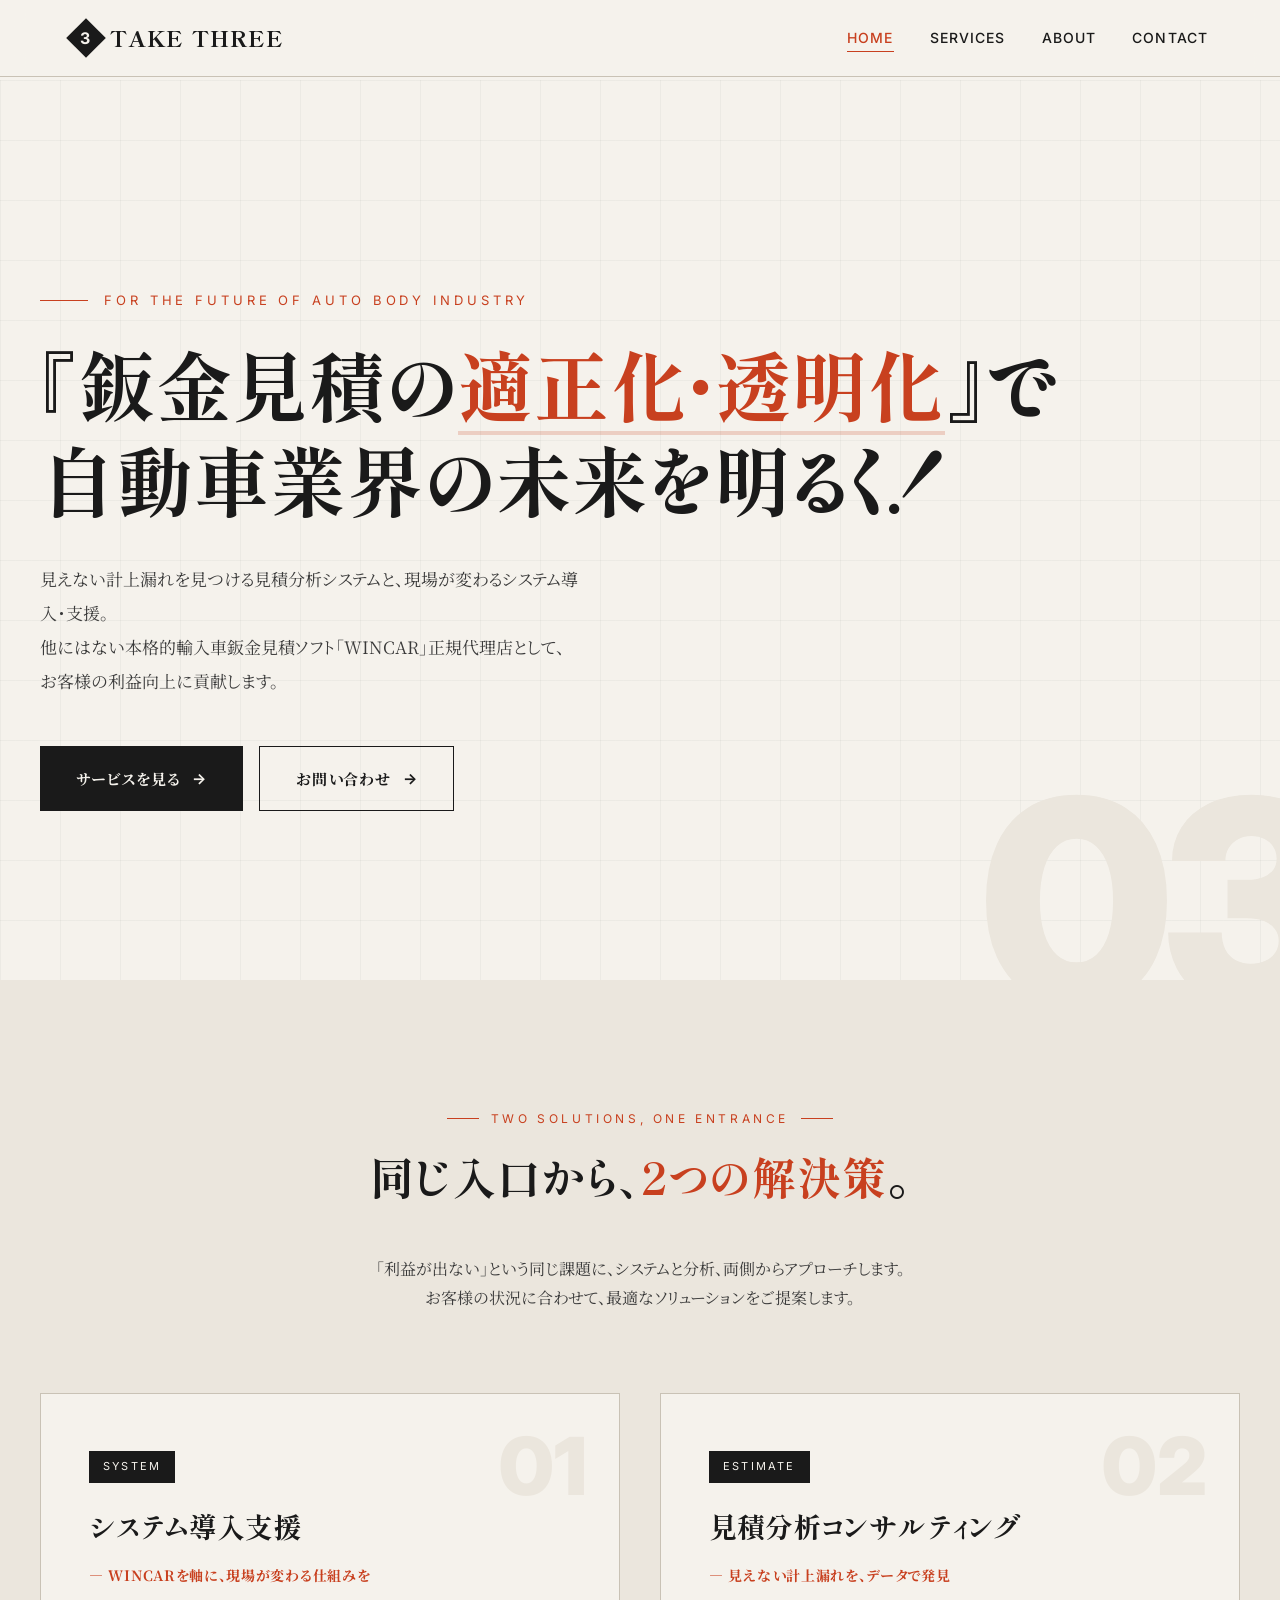
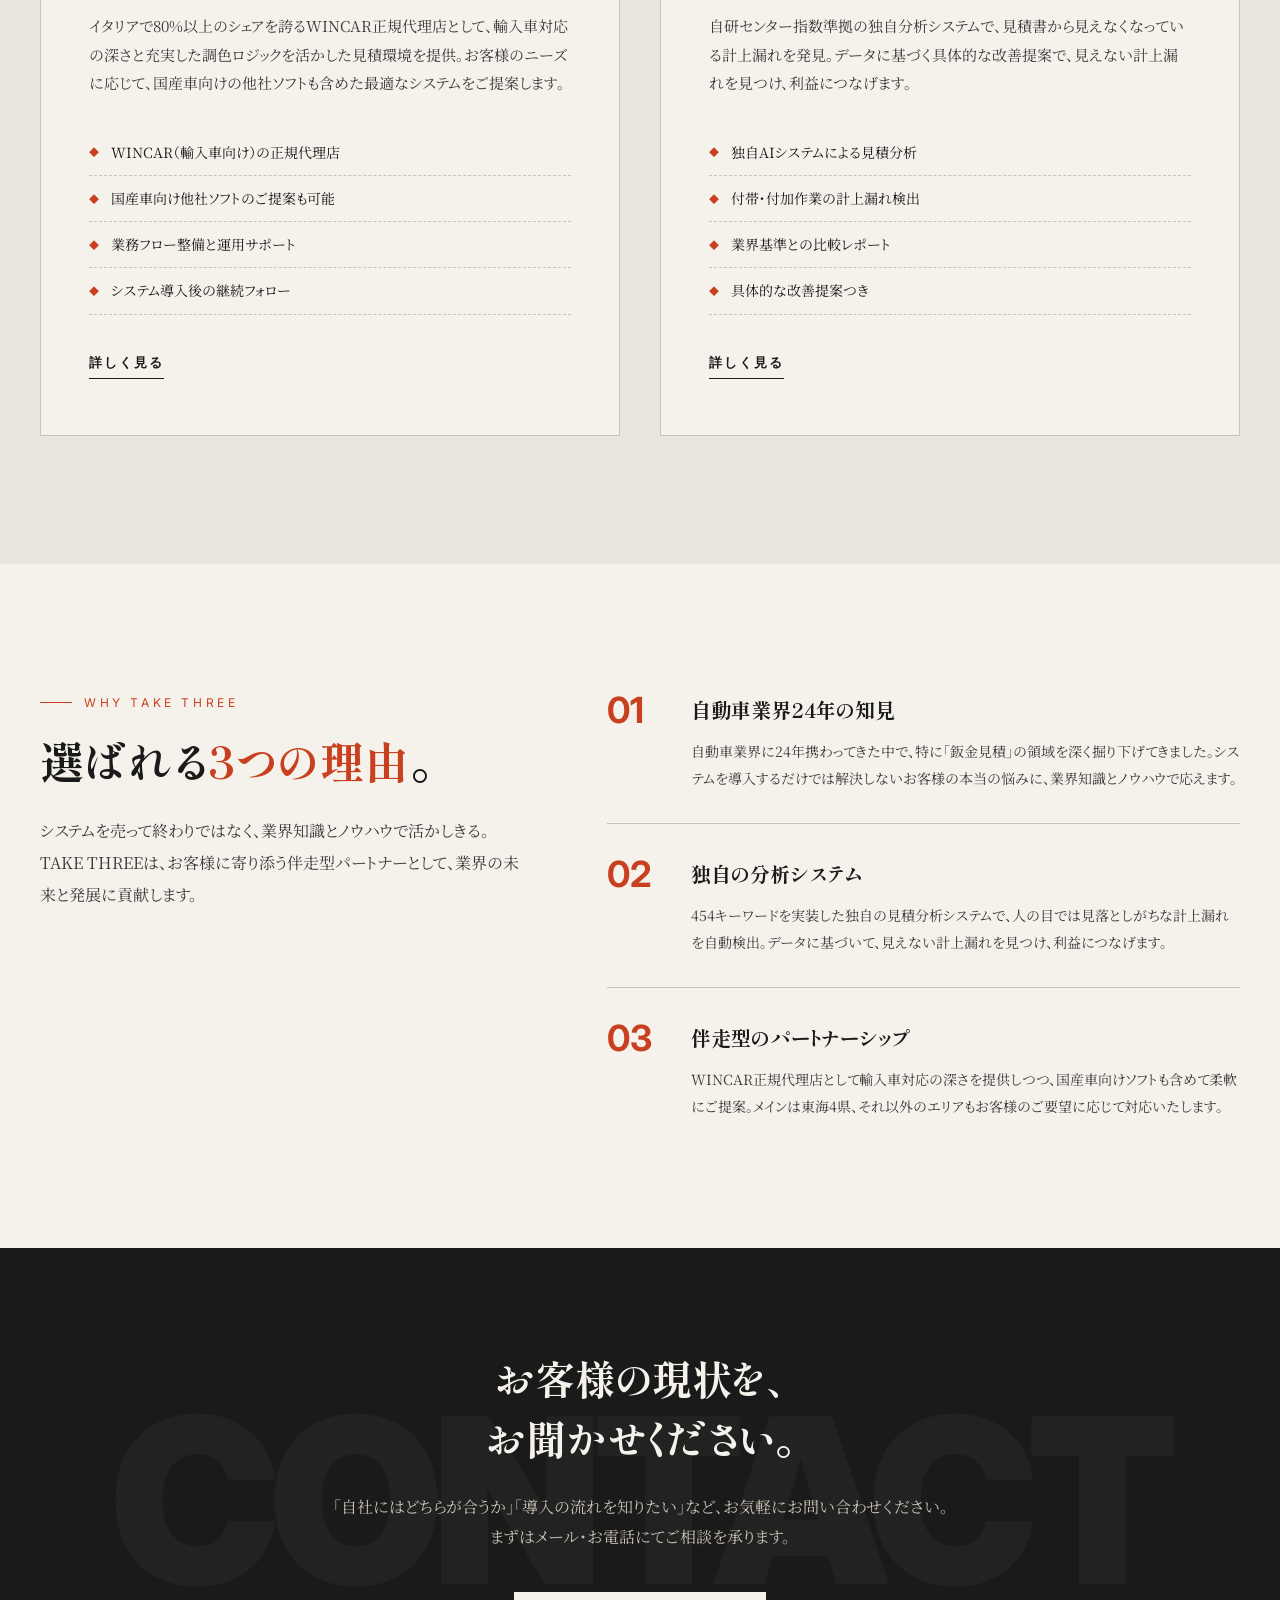
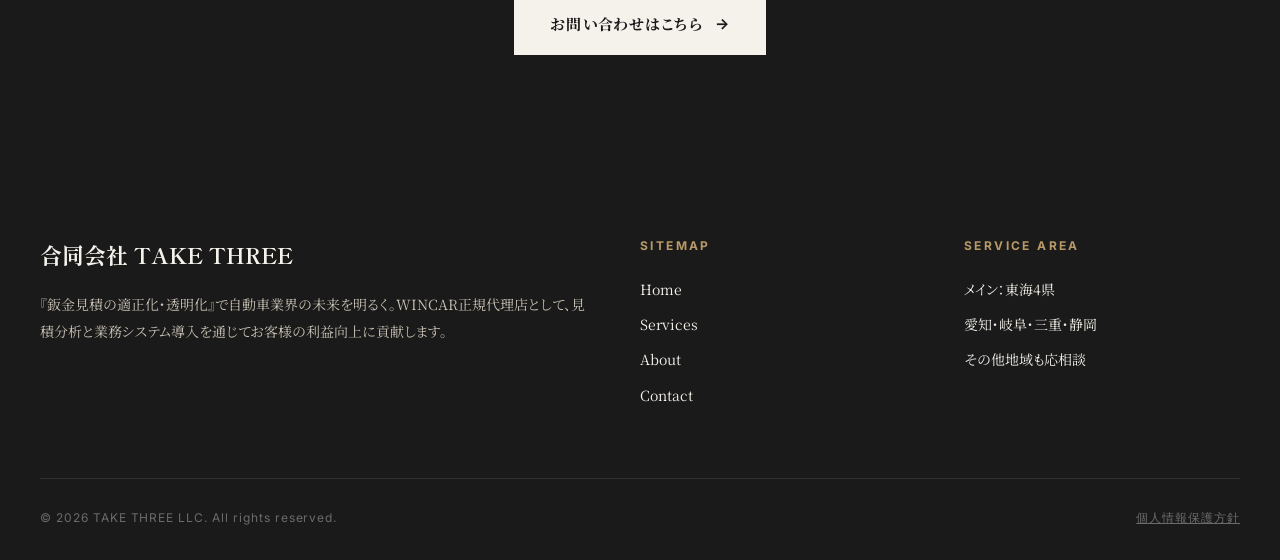
==== commit ffae4f57: "Add files via upload" ====
--- a/index.html
+++ b/index.html
@@ -531,6 +531,101 @@
 
 </main>
 
+<!-- モーダル：個人情報保護方針 -->
+<div id="privacy-modal">
+  <div class="privacy-modal-content">
+    <button class="privacy-close-btn" onclick="closePrivacyModal()">×</button>
+    <h2>個人情報保護方針</h2>
+    <p>合同会社TAKE THREE（以下「当社」といいます）は、お客様および取引先関係者の個人情報の重要性を認識し、適切に保護するため、以下のとおり個人情報保護方針を定めます。</p>
+
+    <h3>【1．取得する個人情報】</h3>
+    <p>当社は、以下の個人情報を取得することがあります。</p>
+    <ul>
+      <li>氏名</li>
+      <li>生年月日</li>
+      <li>住所</li>
+      <li>電話番号、メールアドレス</li>
+      <li>勤務先情報</li>
+      <li>車両情報</li>
+      <li>リース契約に必要な情報</li>
+      <li>本人確認書類情報</li>
+      <li>他社システムから移行された顧客・取引先情報</li>
+    </ul>
+
+    <h3>【2．利用目的】</h3>
+    <ul>
+      <li>サービス提供（販売・修理・見積・部品手配）</li>
+      <li>リース契約の審査・締結・管理</li>
+      <li>提携会社への審査依頼</li>
+      <li>部品メーカー等への発注</li>
+      <li>本人確認および不正防止</li>
+      <li>システム移行・データ統合・業務効率化</li>
+      <li>お問い合わせ対応</li>
+    </ul>
+
+    <h3>【3．第三者提供】</h3>
+    <p>当社は以下の場合に個人情報を提供することがあります。</p>
+    <ul>
+      <li>（1）リース会社・金融機関への提供</li>
+      <li>（2）メーカー・仕入先・修理業者への提供</li>
+      <li>（3）システム提供会社・ITベンダーへの提供</li>
+      <li>（4）法令に基づく場合</li>
+    </ul>
+    <p>※必要最小限に限定します。</p>
+
+    <h3>【4．データ移行に関する取扱い】</h3>
+    <p>他社システムから移行された個人情報については、</p>
+    <ul>
+      <li>適法に取得された情報であることを前提とし</li>
+      <li>利用目的の範囲内でのみ使用し</li>
+      <li>安全管理を徹底します</li>
+    </ul>
+
+    <h3>【5．安全管理措置】</h3>
+    <ul>
+      <li>アクセス制限</li>
+      <li>パスワード管理</li>
+      <li>書類の施錠保管</li>
+      <li>不要データの削除</li>
+      <li>従業員教育</li>
+    </ul>
+
+    <h3>【6．保有期間】</h3>
+    <p>必要期間のみ保有し、不要時は削除</p>
+
+    <h3>【7．開示等の請求】</h3>
+    <p>適切に対応</p>
+
+    <h3>【8．法令遵守】</h3>
+    <p>関連法令を遵守</p>
+
+    <h3>【9．お問い合わせ】</h3>
+    <p>合同会社TAKE THREE<br>電話　090-2016-7284<br>Mail yamayoshi.take3@gmail.com</p>
+  </div>
+</div>
+
+<script>
+function openPrivacyModal() {
+  document.getElementById('privacy-modal').classList.add('open');
+}
+
+function closePrivacyModal() {
+  document.getElementById('privacy-modal').classList.remove('open');
+}
+
+// モーダル背景をクリックしても閉じる
+document.addEventListener('DOMContentLoaded', function() {
+  const modal = document.getElementById('privacy-modal');
+  if (modal) {
+    modal.addEventListener('click', function(e) {
+      if (e.target === modal) {
+        closePrivacyModal();
+      }
+    });
+  }
+});
+</script>
+
 <footer>
   <div class="footer-inner">
     <div class="footer-brand">
@@ -557,7 +652,7 @@
   </div>
   <div class="footer-bottom">
     <span>© 2026 TAKE THREE LLC. All rights reserved.</span>
-    <span>Tokai, Japan</span>
+    <div><a href="javascript:void(0);" onclick="openPrivacyModal()" style="color:inherit;text-decoration:underline;cursor:pointer;">個人情報保護方針</a></div>
   </div>
 </footer>
 
--- a/style.css
+++ b/style.css
@@ -319,6 +319,117 @@
   font-size: 12px;
   letter-spacing: 0.08em;
   color: var(--color-ink-muted);
+}
+
+/* ===== モーダル（個人情報保護方針） ===== */
+#privacy-modal {
+  display: none;
+  position: fixed;
+  top: 0;
+  left: 0;
+  right: 0;
+  bottom: 0;
+  background: rgba(0, 0, 0, 0.5);
+  z-index: 1000;
+  align-items: center;
+  justify-content: center;
+  padding: 20px;
+}
+
+#privacy-modal.open {
+  display: flex;
+}
+
+.privacy-modal-content {
+  background: var(--color-bg);
+  border-radius: 8px;
+  padding: 48px;
+  max-width: 700px;
+  width: 100%;
+  max-height: 80vh;
+  overflow-y: auto;
+  position: relative;
+  box-shadow: 0 24px 48px rgba(0, 0, 0, 0.3);
+}
+
+.privacy-modal-content h2 {
+  font-family: var(--font-display);
+  font-size: 28px;
+  font-weight: 700;
+  margin-bottom: 32px;
+  color: var(--color-ink);
+}
+
+.privacy-modal-content h3 {
+  font-family: var(--font-display);
+  font-size: 16px;
+  font-weight: 700;
+  margin-top: 28px;
+  margin-bottom: 12px;
+  color: var(--color-ink);
+}
+
+.privacy-modal-content p,
+.privacy-modal-content ul {
+  font-size: 14px;
+  line-height: 1.9;
+  color: var(--color-ink-soft);
+  margin-bottom: 16px;
+}
+
+.privacy-modal-content ul {
+  list-style: disc;
+  padding-left: 24px;
+}
+
+.privacy-modal-content li {
+  margin-bottom: 8px;
+}
+
+.privacy-close-btn {
+  position: absolute;
+  top: 24px;
+  right: 24px;
+  background: none;
+  border: none;
+  font-size: 28px;
+  color: var(--color-ink-soft);
+  cursor: pointer;
+  line-height: 1;
+  transition: color 0.3s ease;
+}
+
+.privacy-close-btn:hover {
+  color: var(--color-ink);
+}
+
+/* ===== レスポンシブ（モーダル） ===== */
+@media (max-width: 768px) {
+  .privacy-modal-content {
+    padding: 32px 24px;
+    max-height: 90vh;
+  }
+
+  .privacy-modal-content h2 {
+    font-size: 22px;
+    margin-bottom: 24px;
+  }
+
+  .privacy-modal-content h3 {
+    font-size: 14px;
+    margin-top: 20px;
+  }
+
+  .privacy-modal-content p,
+  .privacy-modal-content ul {
+    font-size: 13px;
+  }
+
+  .privacy-close-btn {
+    top: 16px;
+    right: 16px;
+    font-size: 24px;
+  }
 }
 
 /* ===== レスポンシブ ===== */
